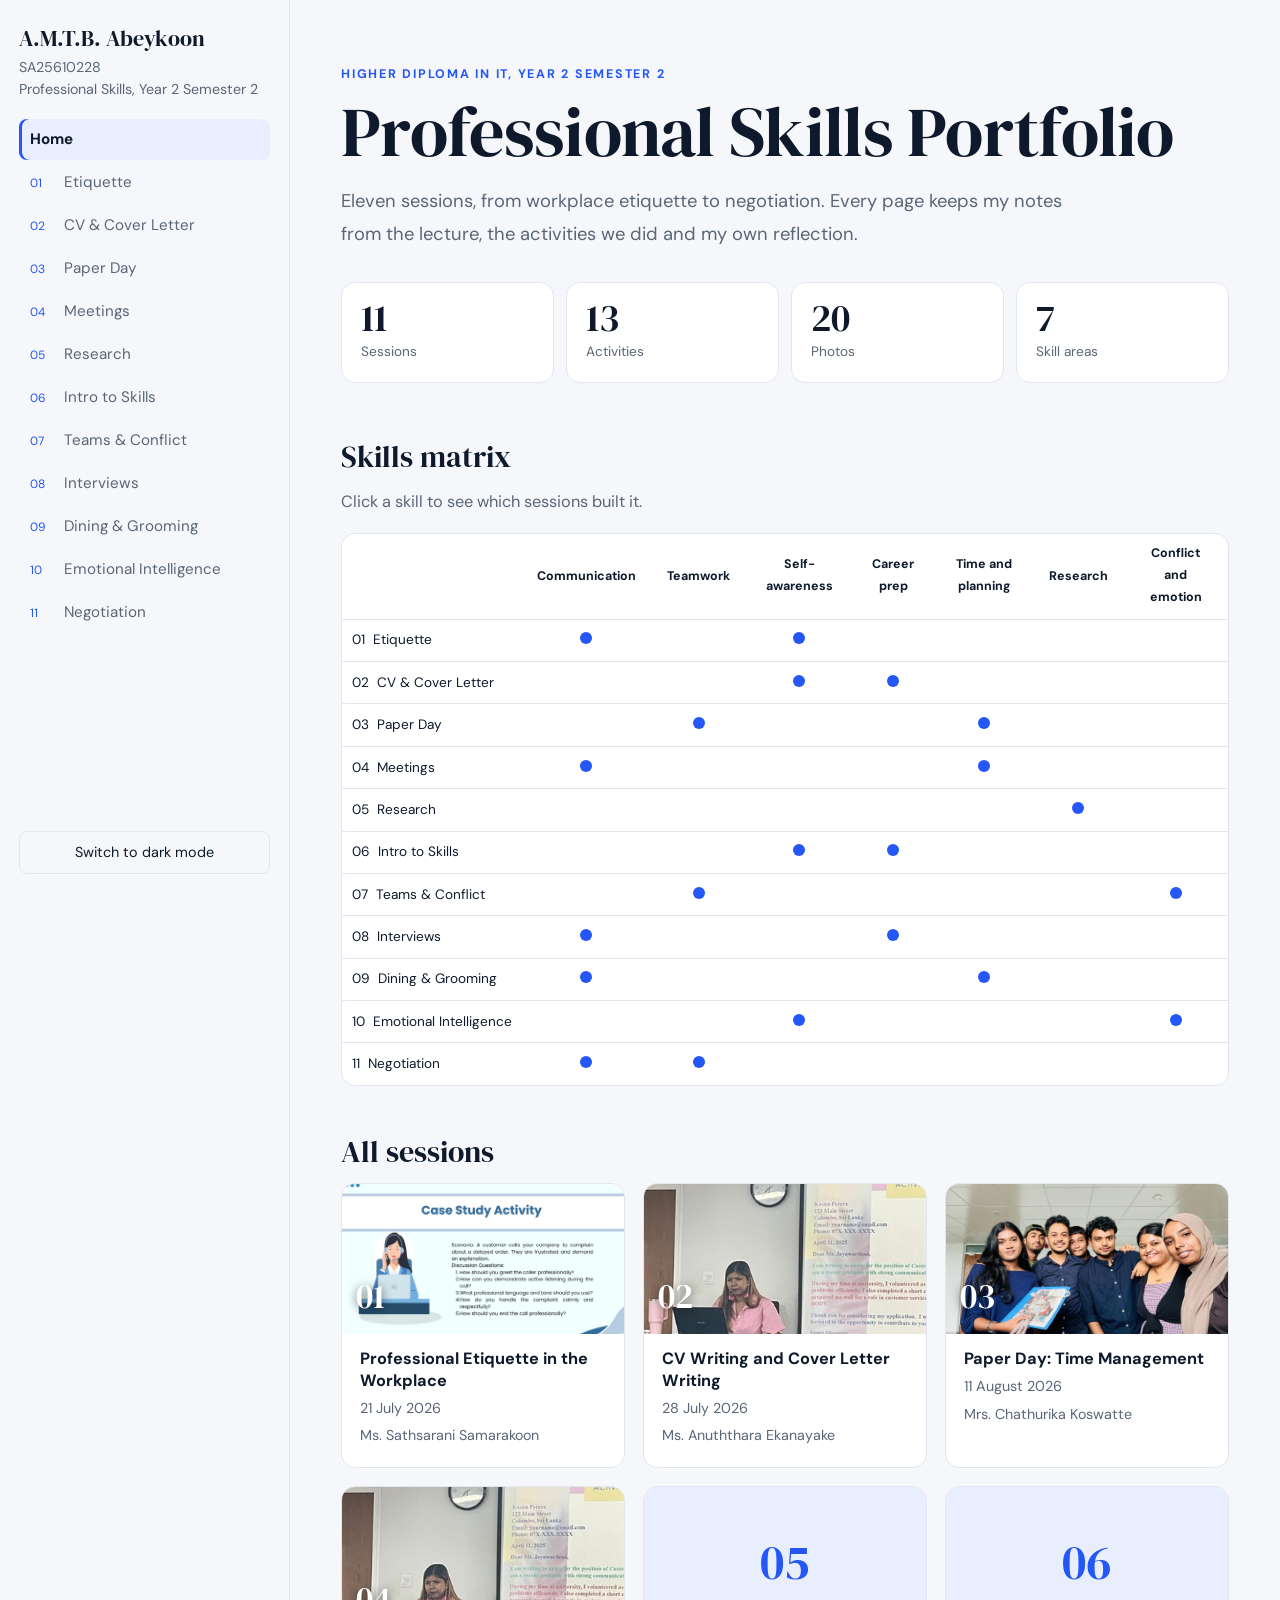
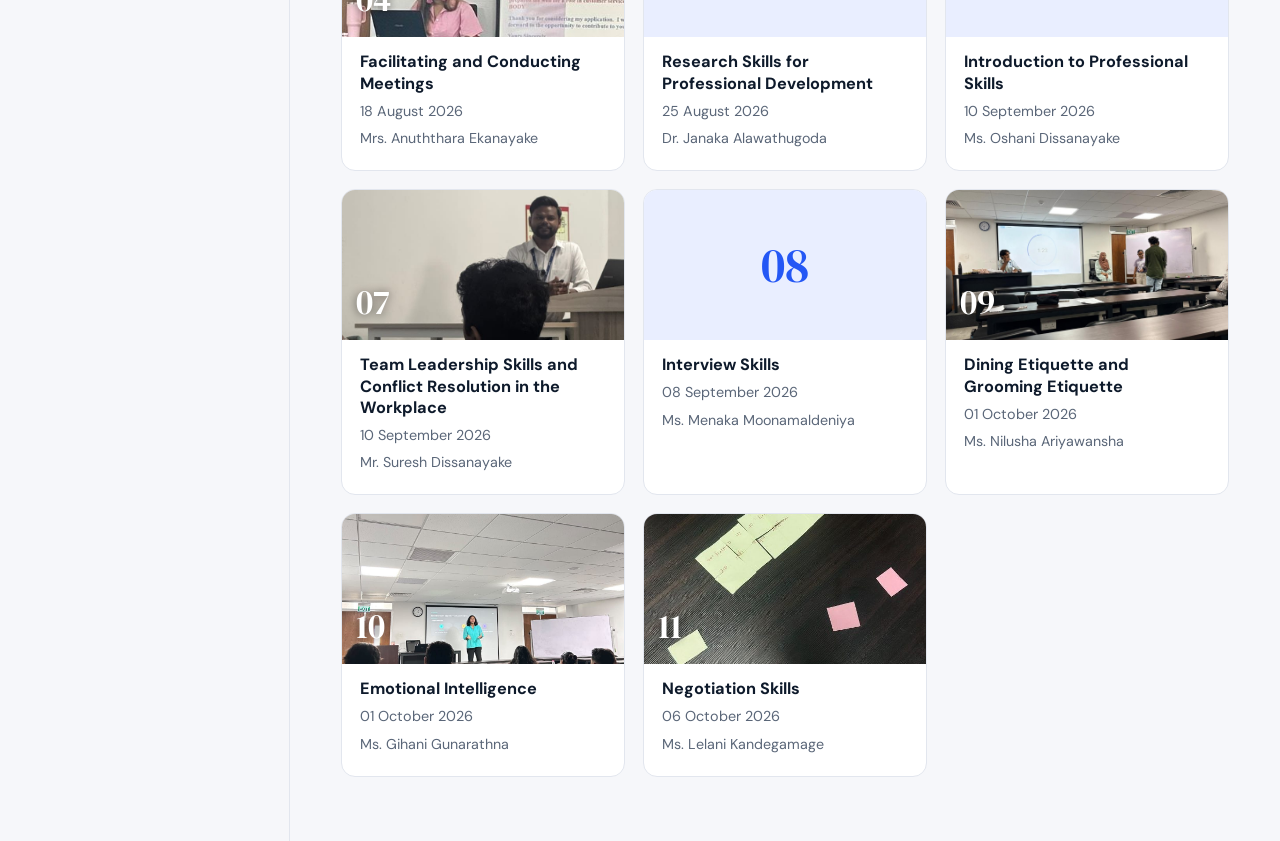
==== index.html @ 15062a2e "Add my portfolio website" ====
<!DOCTYPE html>
<html lang="en" data-theme="light" data-bs-theme="light">
<head>
  <meta charset="UTF-8">
  <meta name="viewport" content="width=device-width, initial-scale=1">
  <title>Professional Skills Portfolio</title>
  <!-- Bootstrap gives us the reset and the slide-in mobile menu. Fonts come from Google Fonts -->
  <link href="https://cdn.jsdelivr.net/npm/bootstrap@5.3.3/dist/css/bootstrap.min.css" rel="stylesheet">
  <link href="https://fonts.googleapis.com/css2?family=DM+Sans:wght@400;500;700&family=DM+Serif+Display&display=swap" rel="stylesheet">
  <link href="style.css" rel="stylesheet">
</head>
<body data-page="home">
  <!-- Everything on the page is built by main.js from the text in data.js -->
  <div id="root"></div>
  <script src="https://cdn.jsdelivr.net/npm/bootstrap@5.3.3/dist/js/bootstrap.bundle.min.js"></script>
  <script src="data.js"></script>
  <script src="main.js"></script>
</body>
</html>
---- style.css ----
/* ===== Colours, fonts and sizes. Change them here and the whole site follows ===== */
:root{
  --bg:#F6F7FA; --card:#fff; --ink:#0E1A2B; --mute:#5A6678; --line:#E2E6EE; --acc:#2457F5; --soft:#E9EEFF;
  --head:'DM Serif Display',Georgia,serif; --body:'DM Sans',system-ui,sans-serif; --r:14px;
}
[data-theme=dark]{--bg:#0B1220; --card:#121B2E; --ink:#E8EDF7; --mute:#9AA7BD; --line:#223049; --acc:#86A2FF; --soft:#182647}

/* ===== Base page ===== */
body{background:var(--bg);color:var(--ink);font-family:var(--body);font-size:1.02rem;line-height:1.75}
a{color:var(--acc)}
:focus-visible{outline:3px solid var(--acc);outline-offset:3px}
h1,h2,h3{font-family:var(--head);font-weight:400}
h2{font-size:1.9rem;margin:3rem 0 .8rem}
p{max-width:46rem}
.muted{color:var(--mute)}
.eyebrow{font-size:.78rem;letter-spacing:.14em;text-transform:uppercase;color:var(--acc);font-weight:700;margin:0 0 .6rem}

/* ===== Layout: sidebar on big screens, slide-in menu on phones ===== */
.shell{display:flex;min-height:100vh}
.content{flex:1;min-width:0;max-width:64rem;margin:0 auto;padding:2.5rem clamp(1rem,4vw,3.5rem) 4rem}
.side{--bs-offcanvas-width:290px;--bs-offcanvas-bg:var(--card);--bs-offcanvas-color:var(--ink);border-right:1px solid var(--line)}
.side-in{height:100%;overflow:auto;padding:1.6rem 1.2rem;display:flex;flex-direction:column;gap:1.2rem}
@media (min-width:992px){.side{flex:0 0 290px}.side-in{position:sticky;top:0;height:100vh}}
.topbar{position:sticky;top:0;z-index:20;display:flex;align-items:center;gap:.8rem;padding:.7rem 1rem;background:var(--card);border-bottom:1px solid var(--line)}
.menu,.close{border:1px solid var(--line);background:none;color:var(--ink);border-radius:8px;padding:.1rem .6rem;font-size:1.3rem}
.close{align-self:flex-end}

/* ===== Sidebar content ===== */
.brand{text-decoration:none;color:var(--ink)}
.brand b{display:block;font-family:var(--head);font-weight:400;font-size:1.4rem;line-height:1.2}
.brand small{display:block;color:var(--mute);line-height:1.5;margin-top:.3rem}
nav{display:flex;flex-direction:column;gap:2px}
.slink{display:flex;align-items:baseline;gap:.7rem;padding:.45rem .7rem;border-radius:8px;color:var(--mute);text-decoration:none;font-size:.95rem}
.slink span{font-size:.75rem;color:var(--acc);min-width:1.4rem}
.slink:hover{background:var(--soft);color:var(--ink)}
.slink.on{background:var(--soft);color:var(--ink);font-weight:700;box-shadow:inset 3px 0 var(--acc)}
.theme{margin-top:auto;border:1px solid var(--line);background:none;color:var(--ink);border-radius:8px;padding:.5rem;font-size:.9rem}
.theme:hover{background:var(--soft)}
#bar{position:fixed;top:0;left:0;height:3px;width:0;background:var(--acc);z-index:3000}

/* ===== Home: hero and stats ===== */
.hero{padding:1.5rem 0 .5rem}
.hero h1{font-size:clamp(2.4rem,6vw,4.4rem);line-height:1.05;letter-spacing:-.01em;margin:0 0 1rem}
.lede{color:var(--mute);font-size:1.15rem}
.stats{display:grid;grid-template-columns:repeat(auto-fit,minmax(130px,1fr));gap:12px;margin:2rem 0 0}
.stat{background:var(--card);border:1px solid var(--line);border-radius:var(--r);padding:1rem 1.2rem}
.stat b{display:block;font-family:var(--head);font-weight:400;font-size:2.4rem;line-height:1}
.stat span{color:var(--mute);font-size:.85rem}

/* ===== Home: skills matrix ===== */
.mwrap{overflow-x:auto;background:var(--card);border:1px solid var(--line);border-radius:var(--r)}
.matrix{width:100%;min-width:680px;border-collapse:collapse}
.matrix th,.matrix td{padding:.55rem .6rem;text-align:center;font-size:.85rem;border-bottom:1px solid var(--line);transition:background .2s,opacity .2s}
.matrix tr:last-child td{border-bottom:0}
.matrix th button{background:none;border:0;color:var(--ink);font-weight:700;font-size:.78rem}
.matrix th:hover button{color:var(--acc)}
.matrix td:first-child{text-align:left;white-space:nowrap}
.matrix td a{color:var(--ink);text-decoration:none}
.matrix td a:hover{color:var(--acc)}
.matrix i{display:inline-block;width:12px;height:12px;border-radius:50%;background:var(--acc)}
.matrix .hl{background:var(--soft)}
.matrix tbody tr:hover td{background:var(--soft)}
.matrix tr.dim{opacity:.3}

/* ===== Home: session cards ===== */
.cards{display:grid;gap:18px;grid-template-columns:repeat(auto-fill,minmax(250px,1fr))}
.card-s{display:flex;flex-direction:column;background:var(--card);border:1px solid var(--line);border-radius:var(--r);overflow:hidden;text-decoration:none;color:var(--ink);transition:transform .2s,box-shadow .2s,opacity .2s}
.card-s:hover{transform:translateY(-4px);box-shadow:0 16px 30px -16px rgba(14,26,43,.45);color:var(--ink)}
.card-s.dim{opacity:.3}
.thumb{height:150px;background:var(--soft) center/cover;position:relative}
.thumb span{position:absolute;left:14px;bottom:8px;font-family:var(--head);font-size:2.1rem;color:#fff;text-shadow:0 1px 10px rgba(0,0,0,.6)}
.thumb.none{display:grid;place-items:center}
.thumb.none span{position:static;color:var(--acc);text-shadow:none;font-size:3rem}
.cb{padding:.9rem 1.1rem 1.1rem}
.cb h3{font-family:var(--body);font-weight:700;font-size:1.02rem;line-height:1.3;margin:0 0 .3rem}
.cb p{margin:0;color:var(--mute);font-size:.9rem}
.cb small{color:var(--mute)}

/* ===== Session page: header ===== */
.shead h1{font-size:clamp(2rem,5vw,3.4rem);line-height:1.1;margin:0}
.meta{display:flex;flex-wrap:wrap;gap:1rem 2.5rem;margin:1.4rem 0}
.meta dt{font-size:.72rem;letter-spacing:.12em;text-transform:uppercase;color:var(--mute);font-weight:500}
.meta dd{margin:0;font-weight:700}
.pull{margin:0;padding:1rem 1.3rem;border-left:4px solid var(--acc);background:var(--soft);border-radius:0 var(--r) var(--r) 0;font-family:var(--head);font-size:1.25rem;line-height:1.45;max-width:46rem}
.pull small{display:block;font-family:var(--body);font-size:.7rem;letter-spacing:.12em;text-transform:uppercase;color:var(--acc);margin-bottom:.3rem}

/* ===== Session page: sticky section menu ===== */
.subnav{position:sticky;top:0;z-index:15;flex-direction:row;gap:.4rem;overflow-x:auto;padding:.7rem 0;margin:1.6rem 0 0;background:color-mix(in srgb,var(--bg) 92%,transparent);backdrop-filter:blur(8px);border-bottom:1px solid var(--line)}
@media (max-width:991px){.subnav{top:52px}}
.subnav a{padding:.3rem .9rem;border-radius:999px;border:1px solid var(--line);color:var(--mute);text-decoration:none;font-size:.88rem;white-space:nowrap}
.subnav a:hover{border-color:var(--acc);color:var(--acc)}
.subnav a.on{background:var(--acc);border-color:var(--acc);color:var(--bg)}
.sec{scroll-margin-top:100px}

/* ===== Session page: content blocks ===== */
.blk{background:var(--card);border:1px solid var(--line);border-radius:var(--r);padding:1.4rem 1.6rem;margin:1.2rem 0;scroll-margin-top:100px}
.blk h3{font-size:1.5rem;margin:0 0 .6rem}
.sub{font-family:var(--body);font-size:.78rem;letter-spacing:.1em;text-transform:uppercase;color:var(--acc);font-weight:700;margin:1.5rem 0 .6rem}
.steps{list-style:none;margin:1rem 0;padding:0 0 0 .4rem;border-left:2px solid var(--line)}
.steps li{position:relative;padding:0 0 1rem 1.5rem}
.steps li::before{content:'';position:absolute;left:-8px;top:.5rem;width:14px;height:14px;border-radius:50%;background:var(--card);border:3px solid var(--acc)}
.steps b{display:block}

/* ===== Diagrams: hub (points around a centre) and flow (steps in order) ===== */
.dg{margin:1rem 0 1.4rem;padding:1rem;background:var(--bg);border:1px solid var(--line);border-radius:var(--r)}
.hub{width:100%;height:auto;display:block}
.hub line{stroke:var(--line);stroke-width:2}
.hub .core{fill:var(--acc)}
.hub .core-t{fill:#fff;font-size:22px;font-weight:700}
.hub .core-s{fill:#fff;font-size:10px}
.nd{cursor:pointer;outline:none}
.nd rect{fill:var(--card);stroke:var(--line);stroke-width:2;transition:fill .2s,stroke .2s}
.nd text{font-size:13px;font-weight:700;fill:var(--ink)}
.nd:hover rect,.nd:focus rect{stroke:var(--acc)}
.nd.on rect{fill:var(--acc);stroke:var(--acc)}
.nd.on text{fill:#fff}
.flow{list-style:none;margin:0;padding:0;display:flex;flex-wrap:wrap;gap:10px 6px}
.flow li{display:flex;align-items:center}
.flow li:not(:last-child)::after{content:'\2192';color:var(--mute);margin-left:10px}
.fnode{display:flex;align-items:center;gap:.5rem;padding:.4rem .9rem .4rem .45rem;border:1px solid var(--line);background:var(--card);border-radius:999px;color:var(--ink);font-weight:700;font-size:.9rem;text-decoration:none;transition:all .2s}
.fnode em{font-style:normal;display:grid;place-items:center;width:1.7rem;height:1.7rem;border-radius:50%;background:var(--soft);color:var(--acc);font-size:.78rem}
.fnode:hover{border-color:var(--acc);color:var(--ink)}
.fnode.on{background:var(--acc);border-color:var(--acc);color:#fff}
.fnode.on em{background:rgba(255,255,255,.25);color:#fff}
.panel{margin-top:.9rem;padding:.9rem 1.1rem;background:var(--card);border:1px solid var(--line);border-left:4px solid var(--acc);border-radius:10px;min-height:3.4rem}

/* ===== Photos and the lightbox ===== */
.gal{display:grid;gap:12px;margin:1.3rem 0;grid-template-columns:repeat(auto-fit,minmax(230px,1fr))}
.gal.g1{grid-template-columns:minmax(0,36rem)}
.gal figure{margin:0;border-radius:12px;overflow:hidden;border:1px solid var(--line);cursor:zoom-in}
.gal img{width:100%;height:100%;max-height:380px;object-fit:cover;display:block;transition:transform .4s}
.gal figure:hover img{transform:scale(1.04)}
#lb{position:fixed;inset:0;z-index:5000;display:grid;place-items:center;background:rgba(5,10,20,.9);cursor:zoom-out}
#lb[hidden]{display:none}
#lb img{max-width:92vw;max-height:88vh;border-radius:10px}

/* ===== Previous / next ===== */
.pager{display:grid;grid-template-columns:1fr 1fr;gap:14px;margin:3rem 0 0}
.pager a{background:var(--card);border:1px solid var(--line);border-radius:var(--r);padding:1rem 1.2rem;text-decoration:none;color:var(--ink);font-weight:700;transition:border-color .2s}
.pager a:hover{border-color:var(--acc)}
.pager a:last-child{text-align:right}
.pager small{display:block;color:var(--mute);font-weight:400}

/* ===== Gentle fade-in, small screens and reduced motion ===== */
.rv{opacity:0;transform:translateY(14px);transition:opacity .5s,transform .5s}
.rv.in{opacity:1;transform:none}
@media (max-width:576px){.pager{grid-template-columns:1fr}.blk{padding:1.1rem}}
@media (prefers-reduced-motion:reduce){*{transition:none!important;animation:none!important}.rv{opacity:1;transform:none}}
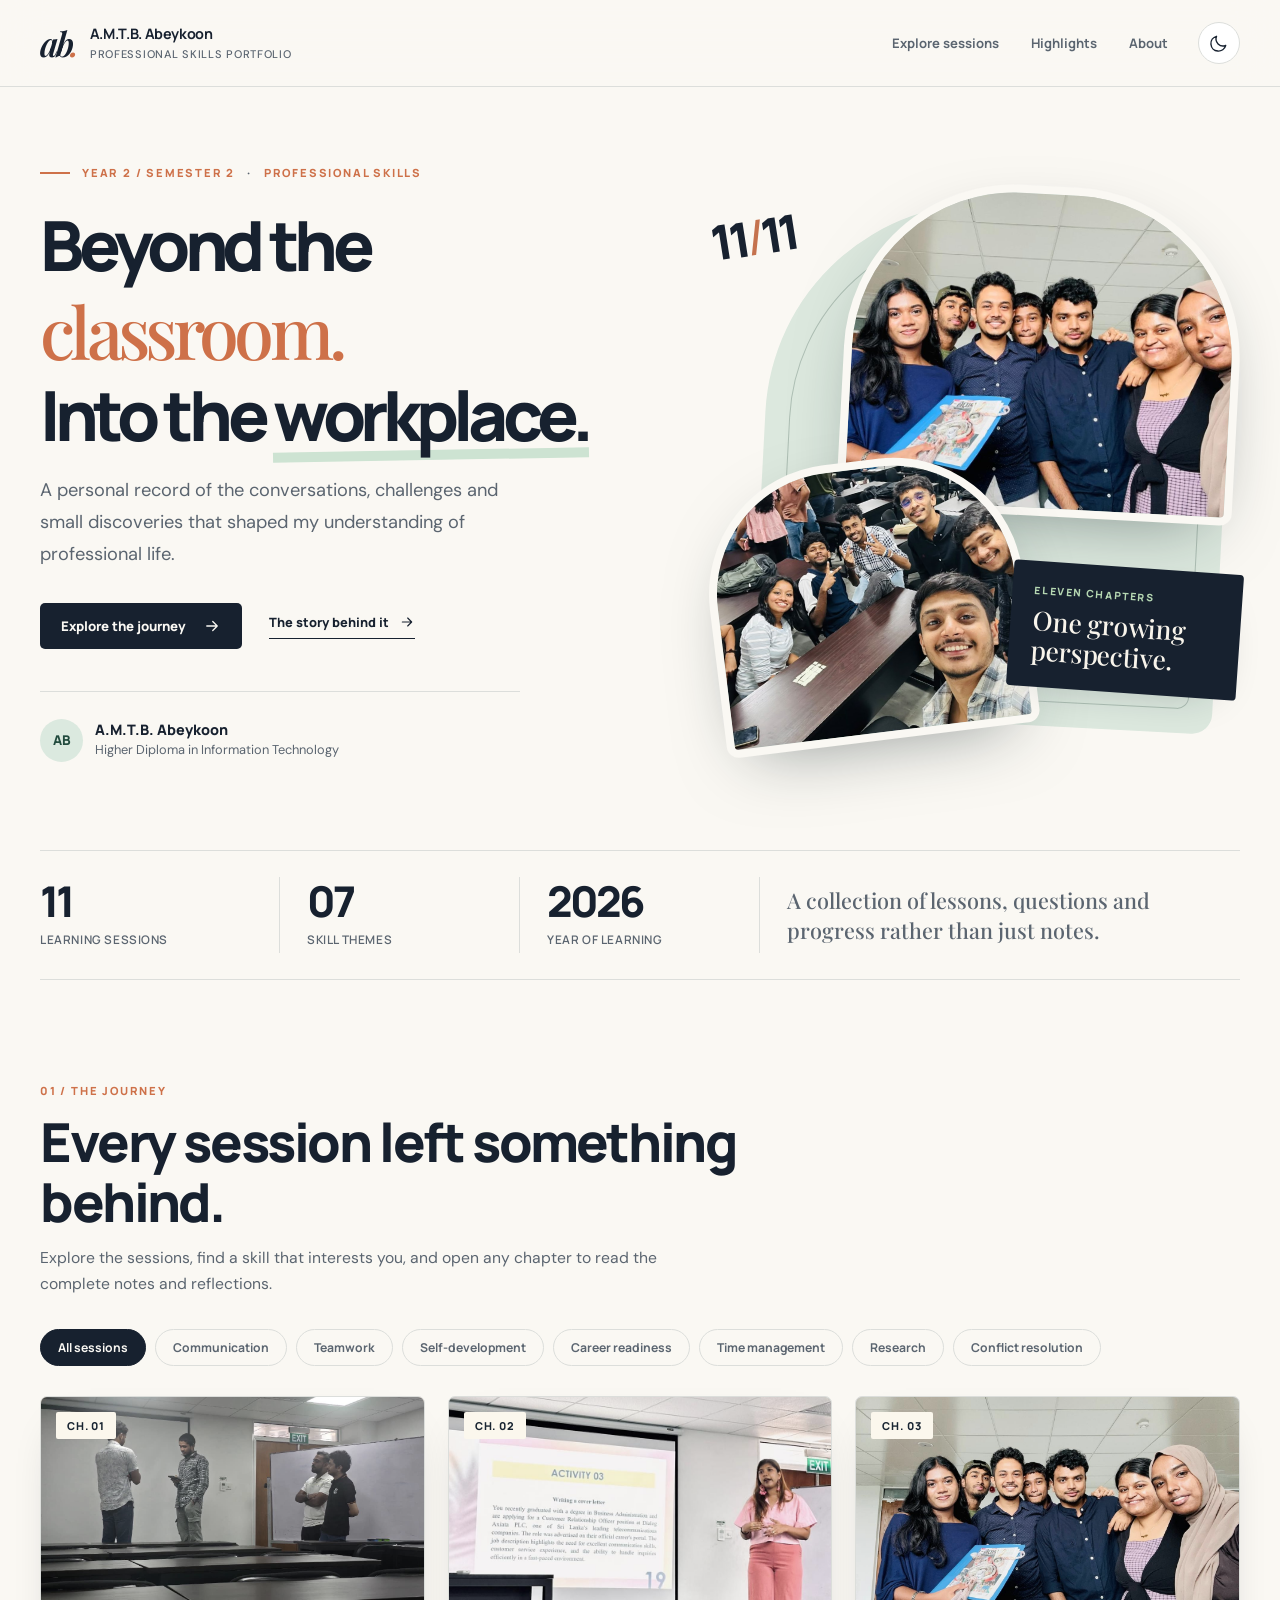
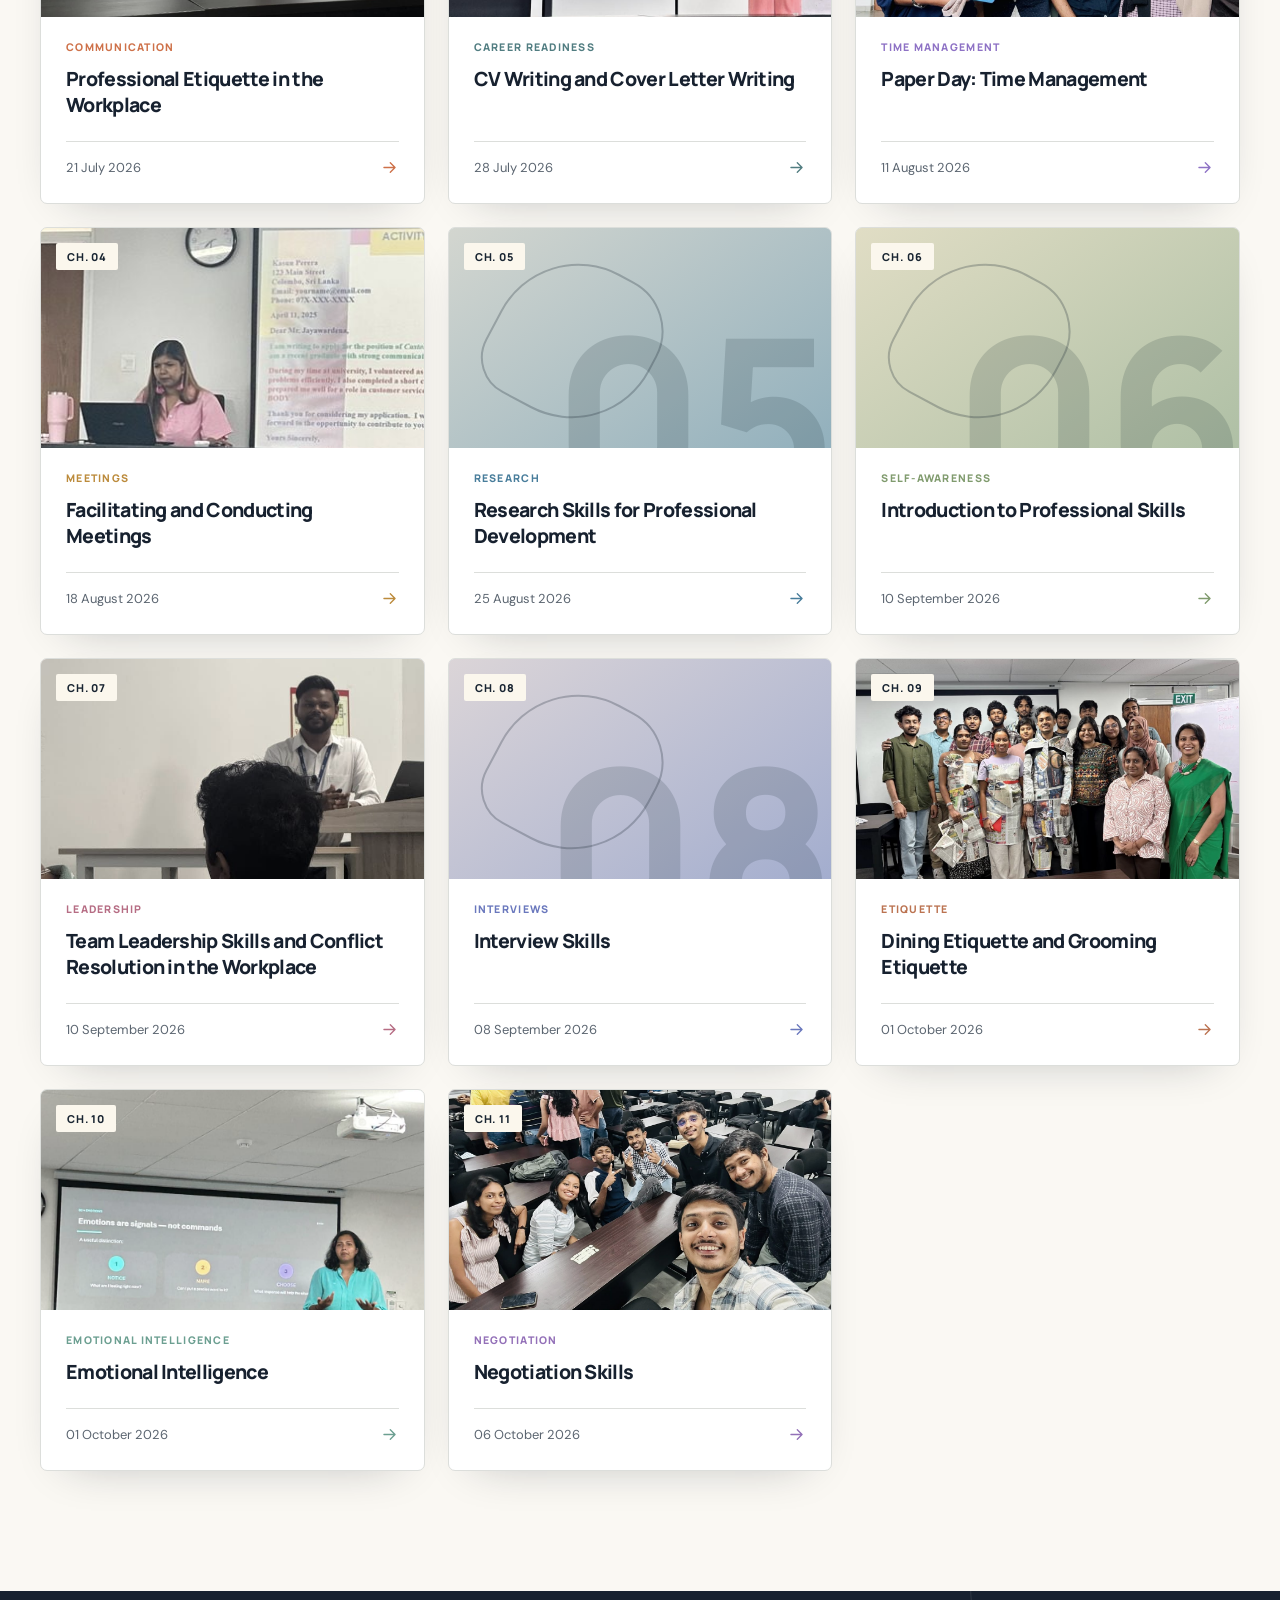
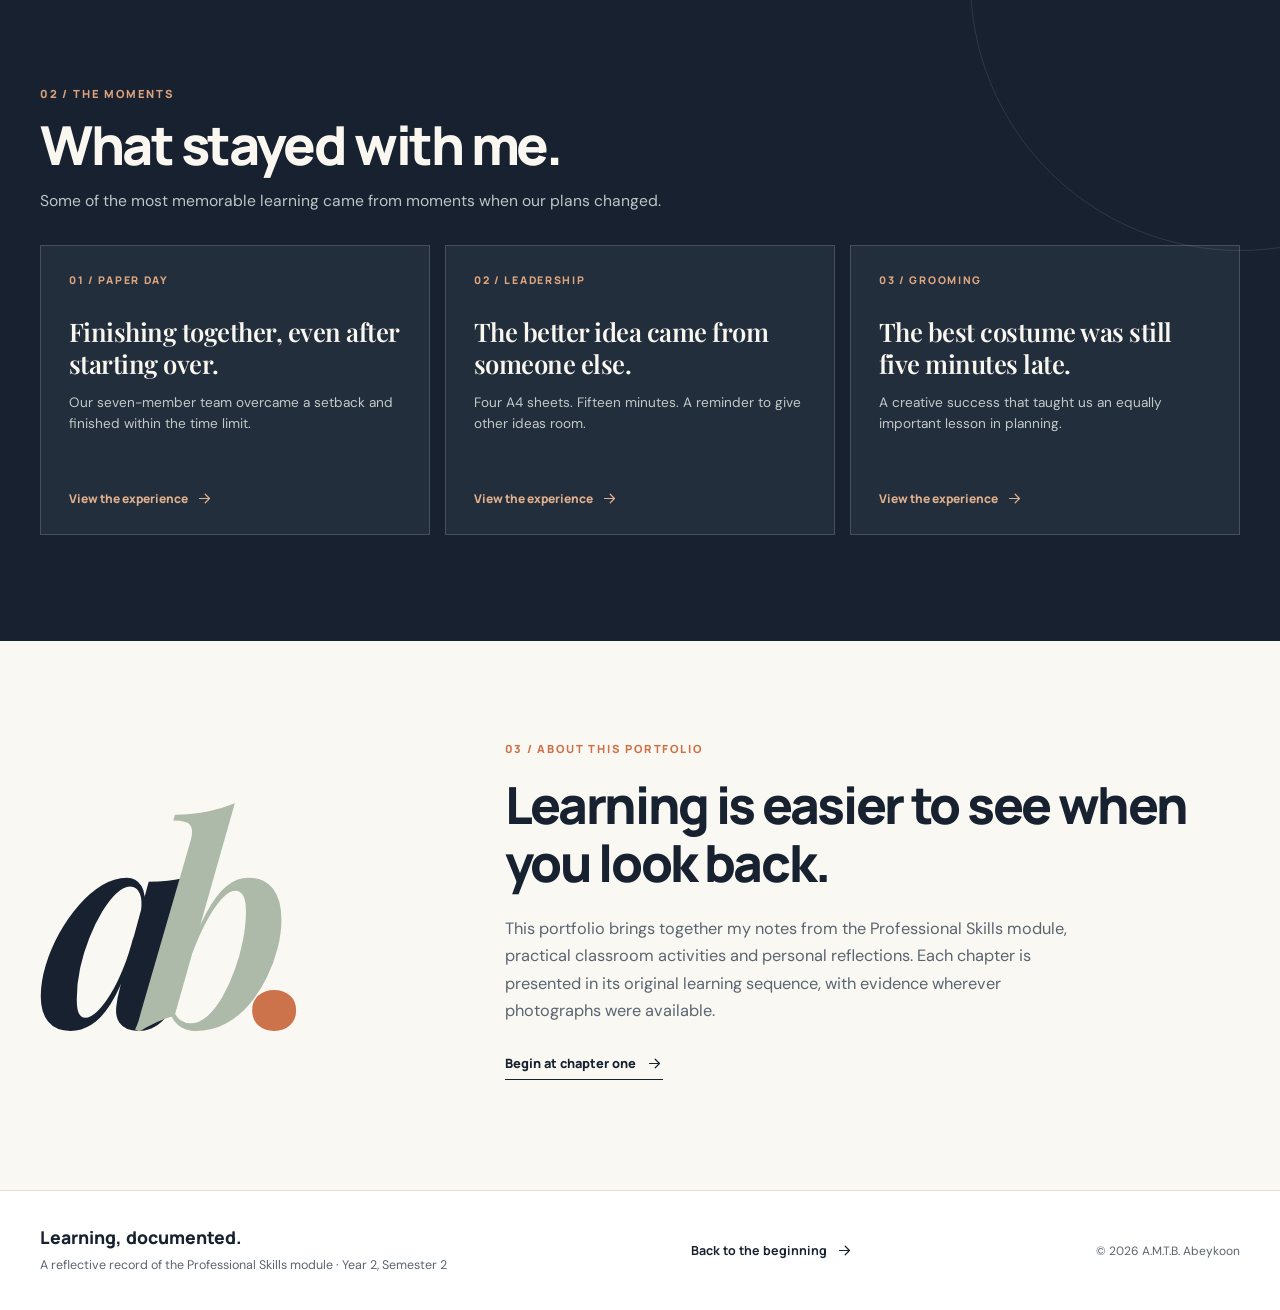
==== commit 3ac85934: "Redesign professional skills portfolio website" ====
--- a/index.html
+++ b/index.html
@@ -1,19 +1,22 @@
-<!DOCTYPE html>
-<html lang="en" data-theme="light" data-bs-theme="light">
+<!doctype html>
+<html lang="en" data-theme="light">
 <head>
-  <meta charset="UTF-8">
+  <meta charset="utf-8">
   <meta name="viewport" content="width=device-width, initial-scale=1">
-  <title>Professional Skills Portfolio</title>
-  <!-- Bootstrap gives us the reset and the slide-in mobile menu. Fonts come from Google Fonts -->
-  <link href="https://cdn.jsdelivr.net/npm/bootstrap@5.3.3/dist/css/bootstrap.min.css" rel="stylesheet">
-  <link href="https://fonts.googleapis.com/css2?family=DM+Sans:wght@400;500;700&family=DM+Serif+Display&display=swap" rel="stylesheet">
-  <link href="style.css" rel="stylesheet">
+  <meta name="theme-color" content="#17212f">
+  <meta name="description" content="A.M.T.B. Abeykoon's Professional Skills learning portfolio: an evidence-based record of eleven university sessions, activities and reflections.">
+  <title>Professional Skills | A.M.T.B. Abeykoon</title>
+  <!-- Typography: system fallbacks keep the website legible if Google Fonts is unavailable. -->
+  <link rel="preconnect" href="https://fonts.googleapis.com">
+  <link rel="preconnect" href="https://fonts.gstatic.com" crossorigin>
+  <link href="https://fonts.googleapis.com/css2?family=DM+Sans:wght@400;500;600;700&family=Manrope:wght@400;500;600;700;800&family=Playfair+Display:ital,wght@0,500;0,600;1,500&display=swap" rel="stylesheet">
+  <!-- All styles and behaviour are kept in local files for GitHub Pages. -->
+  <link rel="stylesheet" href="style.css">
+  <script defer src="data.js"></script>
+  <script defer src="main.js"></script>
 </head>
 <body data-page="home">
-  <!-- Everything on the page is built by main.js from the text in data.js -->
+  <!-- JavaScript builds the page from the unchanged Base Content transcription in data.js. -->
   <div id="root"></div>
-  <script src="https://cdn.jsdelivr.net/npm/bootstrap@5.3.3/dist/js/bootstrap.bundle.min.js"></script>
-  <script src="data.js"></script>
-  <script src="main.js"></script>
 </body>
 </html>
--- a/style.css
+++ b/style.css
@@ -1,148 +1,418 @@
-/* ===== Colours, fonts and sizes. Change them here and the whole site follows ===== */
-:root{
-  --bg:#F6F7FA; --card:#fff; --ink:#0E1A2B; --mute:#5A6678; --line:#E2E6EE; --acc:#2457F5; --soft:#E9EEFF;
-  --head:'DM Serif Display',Georgia,serif; --body:'DM Sans',system-ui,sans-serif; --r:14px;
+/* ---------- Foundation, typography and theme tokens ---------- */
+:root{--paper:#faf8f3;--white:#ffffff;--ink:#17212f;--muted:#5b6570;--soft:#eeeae2;--line:#dcdedb;--accent:#ce7149;--mint:#dbe9df;--navy:#17212f;--shadow:0 16px 46px -28px rgba(17,27,38,.33);--radius:18px;--font:'DM Sans',Arial,sans-serif;--display:'Manrope',Arial,sans-serif;--serif:'Playfair Display',Georgia,serif;color-scheme:light}
+[data-theme=dark]{--paper:#101820;--white:#19252f;--ink:#f3f1eb;--muted:#b6c0c2;--soft:#26333c;--line:#36434a;--mint:#254238;--navy:#0b121a;--shadow:0 18px 55px -20px rgba(0,0,0,.38);color-scheme:dark}
+*,*::before,*::after{box-sizing:border-box}
+html{scroll-behavior:smooth;scroll-padding-top:115px}
+body{margin:0;background:var(--paper);color:var(--ink);font-family:var(--font);line-height:1.68;font-size:16px;-webkit-font-smoothing:antialiased;overflow-x:hidden}
+body::selection{background:#e4a27b;color:#17212f}
+a{color:inherit;text-decoration:none}
+button{font:inherit;cursor:pointer}
+img,svg{max-width:100%}
+img{display:block}
+[hidden]{display:none!important}
+:focus-visible{outline:3px solid #ec985f;outline-offset:4px}
+.wrap,.header-inner,.footer-inner{width:min(1240px,calc(100% - 80px));margin:0 auto}
+.icon{display:inline-flex;flex:none;vertical-align:middle}
+.sr-only{position:absolute;width:1px;height:1px;overflow:hidden;clip:rect(0,0,0,0);white-space:nowrap}
+h1,h2,h3,h4,p{margin-top:0}
+h1,h2,h3{font-family:var(--display);letter-spacing:-.045em}
+
+/* ---------- Header, personal wordmark, navigation and theme control ---------- */
+.site-header{position:sticky;top:0;z-index:100;background:color-mix(in srgb,var(--paper) 92%,transparent);border-bottom:1px solid var(--line);backdrop-filter:blur(20px)}
+.header-inner{height:86px;display:flex;align-items:center;gap:30px}
+.signature{display:inline-flex;align-items:center;gap:14px;margin-right:auto;min-width:0}
+.signature-mark{font-family:var(--serif);font-size:34px;line-height:1;letter-spacing:-.1em;font-style:italic;font-weight:600}
+.signature-dot{color:#ce7149}
+.signature-name{font:700 .9rem/1.35 var(--display);letter-spacing:-.025em}
+.signature-name small{display:block;font:500 .69rem/1.5 var(--font);letter-spacing:.065em;text-transform:uppercase;color:var(--muted);margin-top:3px}
+.desktop-nav{display:flex;gap:32px;align-items:center}
+.desktop-nav a{font:700 .82rem var(--display);color:var(--muted);transition:color .2s}
+.desktop-nav a:hover{color:var(--accent)}
+.header-actions{display:flex;gap:8px}
+.icon-button{border:1px solid var(--line);color:var(--ink);background:var(--white);border-radius:100%;width:42px;height:42px;display:grid;place-items:center;transition:transform .2s,border-color .2s}
+.icon-button:hover{transform:translateY(-2px);border-color:var(--accent)}
+.mobile-only,.mobile-nav{display:none}
+.mobile-nav{padding:12px 24px 22px;gap:8px;flex-direction:column;border-top:1px solid var(--line)}
+.mobile-nav:not([hidden]){display:flex}
+.mobile-nav a{padding:10px 4px;font-weight:700}
+
+/* ---------- Common buttons, editorial labels and section titles ---------- */
+.overline,.section-kicker,.section-intro .section-kicker{display:flex;align-items:center;gap:12px;color:var(--accent);font:800 .7rem var(--display);text-transform:uppercase;letter-spacing:.16em}
+.overline-rule{height:2px;width:30px;background:var(--accent)}
+.overline-divider{color:var(--muted)}
+.button{display:inline-flex;align-items:center;justify-content:center;gap:17px;border-radius:5px;padding:14px 21px;font:800 .83rem var(--display);transition:transform .2s,background .2s}
+.button:hover{transform:translateY(-3px)}
+.button-dark{background:var(--navy);color:#faf8f3}
+.button-dark:hover{background:#30465a}
+.text-link{display:inline-flex;align-items:center;gap:10px;font:800 .8rem var(--display);border-bottom:1px solid currentColor;padding-bottom:7px}
+.text-link:hover{color:var(--accent)}
+.section-intro{margin-bottom:31px}
+.section-intro h2{max-width:760px;font-size:clamp(2.05rem,4.2vw,3.8rem);line-height:1.12;margin:14px 0 13px;font-weight:800}
+.section-intro p{max-width:690px;color:var(--muted);font-size:.98rem;margin-bottom:0}
+
+/* ---------- Homepage hero: typography and layered photographic composition ---------- */
+.home-hero{padding:78px 0 88px;display:grid;grid-template-columns:1.06fr .94fr;gap:46px;align-items:center}
+.hero-copy h1{font-size:clamp(3.15rem,5.4vw,6.1rem);font-weight:800;line-height:1.065;margin:28px 0 24px;letter-spacing:-.077em}
+.hero-copy h1 em{font:500 1.04em var(--serif);letter-spacing:-.065em;color:var(--accent)}
+.hero-outline{position:relative;white-space:nowrap}
+.hero-outline::after{content:'';height:10px;background:#cde3d2;position:absolute;bottom:.02em;left:0;right:0;z-index:-1;transform:rotate(-1deg)}
+.hero-summary{font-size:1.14rem;max-width:480px;color:var(--muted);line-height:1.75}
+.hero-actions{display:flex;flex-wrap:wrap;gap:27px;align-items:center;margin:32px 0 42px}
+.hero-byline{display:flex;align-items:center;gap:12px;border-top:1px solid var(--line);padding-top:27px;max-width:480px}
+.byline-mark{width:43px;height:43px;display:grid;place-items:center;background:#dbe9df;border-radius:50%;font:800 .84rem var(--display);color:#224b3e}
+.hero-byline strong{display:block;font:800 .9rem var(--display)}
+.hero-byline small{display:block;color:var(--muted);font-size:.8rem}
+.hero-art{height:575px;position:relative;min-width:0;isolation:isolate}
+.art-backdrop{position:absolute;inset:28px 15px 28px 65px;border-radius:220px 220px 20px 20px;background:#dce8de;transform:rotate(3deg);z-index:-2}
+.art-backdrop::before{content:'';position:absolute;inset:24px;border:1px solid rgba(39,69,59,.25);border-radius:200px 200px 12px 12px}
+.art-photo{position:absolute;overflow:hidden;background:#c9d4cb;box-shadow:0 24px 70px -30px rgba(20,37,40,.5);border:8px solid var(--paper)}
+.art-photo img{width:100%;height:100%;object-fit:cover;transition:transform .6s}
+.art-photo:hover img{transform:scale(1.045)}
+.art-a{top:10px;right:0;width:73%;height:330px;border-radius:170px 170px 12px 12px;transform:rotate(3deg)}
+.art-b{left:12px;bottom:10px;width:58%;height:280px;border-radius:130px 130px 12px 12px;transform:rotate(-7deg)}
+.art-note{position:absolute;right:0;bottom:58px;width:230px;min-height:126px;background:#17212f;color:#f8f4eb;display:flex;flex-direction:column;justify-content:center;padding:18px 22px;border-radius:4px;transform:rotate(4deg);box-shadow:var(--shadow)}
+.art-note span{color:#b5d7b2;font:800 .64rem var(--display);letter-spacing:.16em}
+.art-note strong{font:500 1.65rem/1.12 var(--serif);margin-top:9px}
+.art-mark{position:absolute;left:13px;top:28px;font:800 3rem var(--display);letter-spacing:-.09em;color:#17212f;transform:rotate(-9deg)}
+.art-mark span{font-weight:500;color:#c5724e}
+
+/* ---------- Homepage summary ribbon and session filters ---------- */
+.fact-bar{border-top:1px solid var(--line);border-bottom:1px solid var(--line);display:grid;grid-template-columns:1fr 1fr 1fr 2fr;gap:0;padding:26px 0}
+.fact-bar>div{padding:0 27px;border-right:1px solid var(--line)}
+.fact-bar>div:first-child{padding-left:0}
+.fact-bar>div:last-child{border:0;padding-right:0}
+.fact-bar strong{display:block;font:800 2.65rem/1.15 var(--display);letter-spacing:-.07em}
+.fact-bar span{font:600 .74rem var(--display);text-transform:uppercase;letter-spacing:.05em;color:var(--muted)}
+.fact-bar .fact-quote{align-self:center;font:500 1.35rem/1.4 var(--serif);color:var(--muted)}
+.journey-section{padding:103px 0 120px}
+.filter-row{display:flex;gap:9px;flex-wrap:wrap;margin-bottom:30px}
+.filter-chip{border:1px solid var(--line);background:transparent;color:var(--muted);padding:9px 17px;border-radius:30px;font:700 .76rem var(--display);transition:background .2s,color .2s,border-color .2s}
+.filter-chip:hover{border-color:var(--ink);color:var(--ink)}
+.filter-chip.active{background:var(--ink);color:var(--paper);border-color:var(--ink)}
+.chapter-grid{display:grid;grid-template-columns:repeat(3,minmax(0,1fr));gap:23px}
+.chapter-card{display:flex;flex-direction:column;background:var(--white);border:1px solid var(--line);border-radius:7px;overflow:hidden;box-shadow:var(--shadow);transition:transform .3s,box-shadow .3s}
+.chapter-card:hover{transform:translateY(-7px);box-shadow:0 23px 52px -30px rgba(19,31,39,.45)}
+.chapter-media{position:relative;height:220px;overflow:hidden;background:color-mix(in srgb,var(--accent) 20%,#e8e9e0)}
+.chapter-media>img{width:100%;height:100%;object-fit:cover;filter:saturate(.8);transition:transform .65s,filter .4s}
+.chapter-card:hover .chapter-media>img{transform:scale(1.065);filter:saturate(1)}
+.chapter-number{position:absolute;top:15px;left:15px;color:#192532;background:#fbf7ed;border-radius:2px;padding:6px 11px;font:800 .68rem var(--display);letter-spacing:.08em}
+.chapter-abstract{height:100%;position:relative;overflow:hidden;background:linear-gradient(145deg,color-mix(in srgb,var(--accent) 24%,#fff2e0),color-mix(in srgb,var(--accent) 52%,#e1e7e1))}
+.chapter-abstract>span{position:absolute;right:-5px;bottom:-78px;color:rgba(13,32,42,.15);font:800 14rem var(--display);line-height:1}
+.chapter-abstract i{display:block;position:absolute;top:15%;left:12%;width:160px;height:160px;border:2px solid rgba(23,33,47,.25);transform:rotate(28deg);border-radius:55% 35% 55% 25%}
+.chapter-info{padding:23px 25px 24px;display:flex;flex-direction:column;flex:1}
+.chapter-type{color:var(--accent);font:800 .66rem var(--display);text-transform:uppercase;letter-spacing:.12em}
+.chapter-info h3{font:800 1.22rem/1.34 var(--display);letter-spacing:-.035em;margin:12px 0 23px}
+.chapter-foot{margin-top:auto;padding-top:15px;border-top:1px solid var(--line);display:flex;justify-content:space-between;align-items:center}
+.chapter-foot time{color:var(--muted);font-size:.81rem}
+.chapter-foot span{display:grid;place-items:center;color:var(--accent)}
+
+/* ---------- Home highlights and authored closing statement ---------- */
+.highlight-section{background:#17212f;color:#f9f7f0;padding:95px 0 106px;position:relative;overflow:hidden}
+.highlight-section::before{content:'';position:absolute;width:540px;height:540px;border:1px solid rgba(255,255,255,.1);border-radius:50%;right:-230px;top:-280px}
+.highlight-section .section-kicker{color:#dda27c}
+.highlight-section .section-intro p{color:#bac6c7}
+.highlight-grid{display:grid;grid-template-columns:repeat(3,minmax(0,1fr));gap:15px}
+.highlight-card{min-height:290px;border:1px solid #47505a;background:#222e3b;padding:27px 28px;display:flex;flex-direction:column;transition:background .2s,transform .2s;border-color .2s}
+.highlight-card:hover{background:#2b3e4a;border-color:#c98d69;transform:translateY(-4px)}
+.highlight-card>span:first-child{font:800 .66rem var(--display);letter-spacing:.16em;color:#dfa67f}
+.highlight-card h3{font:600 1.6rem/1.24 var(--serif);letter-spacing:-.02em;margin:29px 0 12px}
+.highlight-card p{font-size:.85rem;color:#c2c9c9;line-height:1.6}
+.highlight-arrow{margin-top:auto;display:flex;gap:8px;align-items:center;font:800 .75rem var(--display);color:#e0af8d}
+.about-section{padding:100px 0 110px;display:grid;grid-template-columns:.55fr 1fr;gap:60px;align-items:center}
+.about-monogram{font:600 clamp(9rem,22vw,20rem)/.8 var(--serif);letter-spacing:-.19em;font-style:italic;color:var(--ink);white-space:nowrap}
+.about-monogram span{color:#adbaaa}.about-monogram i{color:#cd734b;font-style:normal}
+.about-section h2{font:800 clamp(2.4rem,4vw,4.2rem)/1.12 var(--display);margin:20px 0 24px}
+.about-section p{max-width:570px;font-size:1.02rem;color:var(--muted);margin-bottom:26px}
+
+/* ---------- Footer: simple navigation back to the submitted site homepage ---------- */
+.site-footer{border-top:1px solid var(--line);background:var(--white)}
+.footer-inner{padding:34px 0;display:flex;align-items:center;gap:25px;justify-content:space-between}
+.footer-inner strong{font:800 1.1rem var(--display)}
+.footer-inner p{color:var(--muted);font-size:.78rem;margin:2px 0 0}
+.footer-inner>a{display:flex;align-items:center;gap:9px;font:700 .78rem var(--display)}
+.footer-inner>a:hover{color:var(--accent)}
+.footer-inner small{font-size:.75rem;color:var(--muted)}
+
+/* ---------- Session header, evidence media and chapter progress ---------- */
+.session-page{--accent:var(--chapter);padding:25px 0 110px}
+.session-crumb{display:flex;align-items:center;gap:13px;font-size:.75rem;color:var(--muted);margin:15px 0 33px}
+.session-crumb a:hover{color:var(--accent)}
+.session-crumb strong{color:var(--ink)}
+.session-hero{display:grid;grid-template-columns:1.07fr .93fr;min-height:460px;gap:55px;align-items:center}
+.session-hero-copy{padding:25px 0}
+.session-label{display:inline-block;font:800 .76rem var(--display);color:var(--accent);margin:30px 0 4px}
+.session-hero h1{font-size:clamp(2.8rem,4.7vw,5.45rem);font-weight:800;line-height:1.08;letter-spacing:-.072em;margin:14px 0 21px;overflow-wrap:break-word}
+.session-deck{font:500 clamp(1.2rem,2vw,1.7rem)/1.45 var(--serif);color:var(--muted);max-width:530px;margin-bottom:30px}
+.session-meta{display:flex;gap:11px 20px;flex-wrap:wrap}
+.session-meta>span{display:inline-flex;align-items:center;gap:8px;color:var(--muted);font-size:.8rem}
+.session-meta svg{color:var(--accent)}
+.session-hero-photo{height:395px;position:relative;background:linear-gradient(130deg,color-mix(in srgb,var(--accent) 24%,#e0e5dc),#cbd8cc);overflow:hidden;border-radius:170px 170px 7px 7px;border:8px solid var(--white);box-shadow:var(--shadow)}
+.session-hero-photo img{width:100%;height:100%;object-fit:cover}
+.hero-photo-label{position:absolute;bottom:18px;left:18px;background:var(--white);color:var(--ink);font:800 .65rem var(--display);letter-spacing:.13em;padding:10px 14px;border-radius:2px}
+.session-hero-photo.no-photo{display:grid;place-items:center}
+.abstract-ornament{display:grid;place-items:center;width:240px;height:240px;border:1px solid rgba(21,40,41,.3);border-radius:50%;font:800 9rem var(--display);letter-spacing:-.1em;color:rgba(25,41,45,.25)}
+.chapter-progress{display:flex;align-items:center;gap:20px;padding:34px 0 20px;color:var(--muted);font:800 .66rem var(--display);letter-spacing:.14em}
+.progress-track{height:2px;flex:1;background:var(--line)}
+.progress-track div{height:100%;background:var(--accent)}
+.session-tabs{position:sticky;top:85px;z-index:55;background:color-mix(in srgb,var(--paper) 95%,transparent);backdrop-filter:blur(12px);border-bottom:1px solid var(--line);display:flex;gap:29px;overflow-x:auto;white-space:nowrap;padding:16px 0}
+.session-tabs a{font:800 .75rem var(--display);color:var(--muted);transition:color .2s}
+.session-tabs a:hover,.session-tabs a:focus{color:var(--accent)}
+
+/* ---------- Session editorial structure and source-faithful writing ---------- */
+.source-section{padding-top:90px;scroll-margin-top:110px}
+.source-section .section-intro{margin-bottom:34px}
+.source-section .section-intro h2{font-size:clamp(2.2rem,3.45vw,3.5rem)}
+.body-copy{font-size:1.015rem;line-height:1.85;color:var(--ink)}
+.body-copy p,.source-body p{max-width:76ch;margin:0 0 19px}
+.body-copy p:last-child,.source-body p:last-child{margin-bottom:0}
+.intro-grid{display:grid;grid-template-columns:240px 1fr;gap:60px;align-items:start}
+.intro-ornament{background:var(--mint);min-height:277px;border-radius:4px;display:flex;flex-direction:column;align-items:start;justify-content:space-between;padding:25px;color:#244d3d}
+.intro-ornament span{font:800 .7rem var(--display);letter-spacing:.12em;text-transform:uppercase}
+.intro-ornament strong{font:800 7rem/.9 var(--display);letter-spacing:-.11em}
+.intro-grid>.body-copy{border-left:1px solid var(--line);padding-left:48px}
+.concept-layout{display:grid;grid-template-columns:repeat(2,minmax(0,1fr));gap:21px;align-items:start}
+.concept-card{padding:29px 29px 30px;background:var(--white);border:1px solid var(--line);border-radius:5px;box-shadow:var(--shadow);min-width:0}
+.concept-card:first-child:nth-last-child(1){grid-column:1/-1}
+.concept-label{display:flex;align-items:flex-start;gap:14px;border-bottom:1px solid var(--line);padding-bottom:19px;margin-bottom:19px}
+.concept-label>span{font:800 1rem var(--display);color:var(--accent);margin-top:3px}
+.concept-label h3{font:800 1.24rem/1.32 var(--display);letter-spacing:-.035em;margin:0}
+.source-body{font-size:.93rem;line-height:1.76}
+.source-list{list-style:none;margin:12px 0 20px;padding:0;display:grid;gap:9px}
+.source-list li{position:relative;padding:5px 0 5px 23px;line-height:1.64}
+.source-list li::before{content:'';position:absolute;top:15px;left:0;width:8px;height:8px;background:var(--accent);border-radius:50%}
+.source-list strong{font-weight:800;display:inline;margin-right:5px}
+.minor-heading{font:800 .78rem var(--display);text-transform:uppercase;letter-spacing:.09em;color:var(--accent);margin:19px 0 8px}
+.activity-layout{display:grid;gap:22px}
+.activity-card{background:var(--white);padding:33px 36px;border:1px solid var(--line);border-left:6px solid var(--accent);border-radius:3px}
+.activity-label{color:var(--accent);font:800 .67rem var(--display);letter-spacing:.15em}
+.activity-card h3{font:800 clamp(1.45rem,2vw,2.2rem)/1.3 var(--display);margin:11px 0 22px}
+.photo-grid{display:grid;grid-template-columns:repeat(auto-fit,minmax(160px,1fr));gap:12px;margin:23px 0}
+.photo-count-1{grid-template-columns:minmax(0,430px)}
+.photo-tile{display:block;position:relative;min-width:0;height:220px;padding:0;border:0;border-radius:3px;overflow:hidden;background:#d8d9d2;cursor:zoom-in}
+.photo-tile img{width:100%;height:100%;object-fit:cover;transition:transform .35s}
+.photo-tile:hover img{transform:scale(1.05)}
+.lightbox{position:fixed;inset:0;display:grid;place-items:center;background:rgba(6,12,18,.94);z-index:500;padding:50px;cursor:zoom-out}
+.lightbox img{max-width:min(1100px,95vw);max-height:86vh;object-fit:contain;border:5px solid white}
+.lightbox-close{position:absolute;right:25px;top:20px;color:#fff;background:transparent;border:1px solid #aaa;border-radius:50%;width:43px;height:43px;display:grid;place-items:center}
+
+/* ---------- Reflection as a long-form editorial closing statement ---------- */
+.reflection-layout{display:grid;grid-template-columns:310px 1fr;gap:48px;align-items:start}
+.reflection-layout aside{position:sticky;top:150px;background:#182935;color:#fff;padding:28px 29px 35px;border-radius:4px}
+.reflection-layout aside>span{font:800 .7rem var(--display);letter-spacing:.14em;color:#d4ab8f}
+.reflection-symbol{font:600 6rem/.9 var(--serif);color:#d4ab8f;margin:26px 0 0}
+.reflection-layout blockquote{font:500 1.75rem/1.36 var(--serif);margin:0 0 23px}
+.reflection-by{color:#b0c3bd;font:700 .78rem var(--display)}
+.reflection-text{border-top:2px solid var(--accent);padding-top:20px}
+.chapter-pager{display:grid;grid-template-columns:1fr 1fr;gap:20px;margin-top:95px}
+.chapter-pager a{display:flex;align-items:center;gap:15px;padding:25px 29px;background:var(--white);border:1px solid var(--line);transition:transform .25s,border-color .25s}
+.chapter-pager a:hover{transform:translateY(-3px);border-color:var(--accent)}
+.chapter-pager .pager-next{justify-content:flex-end;text-align:right}
+.chapter-pager small{display:block;color:var(--muted);font:800 .65rem var(--display);letter-spacing:.13em;margin-bottom:5px}
+.chapter-pager strong{font:800 1.02rem var(--display)}
+
+/* ---------- Visual learning cards: common framing and accessible choice panels ---------- */
+.custom-visual{border-radius:5px;background:var(--white);border:1px solid var(--line);box-shadow:var(--shadow);padding:34px;overflow:hidden}
+.diagram-label{display:block;color:var(--accent);font:800 .68rem var(--display);letter-spacing:.15em;margin-bottom:16px}
+.diagram-note{font-size:.71rem;color:var(--muted);display:block;margin-top:16px;line-height:1.55}
+.learning-diagram{width:100%;min-width:0}
+.choice-options{display:flex;flex-wrap:wrap;gap:8px;margin:8px 0 20px}
+.choice-button{background:var(--paper);border:1px solid var(--line);border-radius:5px;color:var(--muted);display:flex;align-items:center;gap:8px;padding:11px 14px;font:800 .75rem var(--display);transition:all .2s;text-align:left}
+.choice-button span{font-size:.64rem;opacity:.65}
+.choice-button.selected,.choice-button:hover{background:var(--navy);border-color:var(--navy);color:#fff}
+.choice-panel{border-left:3px solid var(--accent);padding:5px 24px 7px;min-height:135px}
+.choice-panel small{font:800 .63rem var(--display);letter-spacing:.15em;color:var(--accent)}
+.choice-panel h4{font:800 1.55rem var(--display);margin:8px 0 5px}
+.choice-panel p{font-size:.91rem;color:var(--muted);max-width:620px;margin-bottom:0}
+
+/* ---------- 01: Telephone conversation diagram ---------- */
+.illustration-block{display:grid;grid-template-columns:1fr .85fr;gap:58px;align-items:center}
+.phone-diagram{max-width:520px;border:1px solid #b7c4c0;border-radius:17px;background:#eef2ed;color:#213c3b;padding:23px 22px 14px;box-shadow:0 22px 38px -30px rgba(20,40,39,.35)}
+.phone-top{display:flex;gap:12px;align-items:center;border-bottom:1px solid #b7c4c0;padding-bottom:17px;margin-bottom:22px;font:800 .64rem var(--display);letter-spacing:.14em}
+.phone-top i{margin-left:auto;width:8px;height:8px;border-radius:50%;background:#65ac89}
+.phone-bubble{max-width:84%;font-size:.83rem;line-height:1.5;padding:13px 15px;border-radius:12px;margin-bottom:15px}
+.phone-bubble.left{background:#fff;border-bottom-left-radius:2px}
+.phone-bubble.right{background:#d4e2d9;border-bottom-right-radius:2px;margin-left:auto}
+.phone-bottom{border-top:1px solid #b7c4c0;padding-top:15px;text-align:center;font:800 .61rem var(--display);letter-spacing:.14em}
+.phone-bottom span{padding:0 7px;color:#c47456}
+.diagram-aside h3,.cv-annotation h3,.grooming-conclusion h3,.negotiation-left h3{font:800 2rem/1.15 var(--display);margin-bottom:17px}
+.diagram-aside p,.cv-annotation p,.grooming-conclusion p,.negotiation-left p{color:var(--muted);line-height:1.7}
+.illustrative-tag{font-size:.72rem;border-top:1px solid var(--line);padding-top:14px;display:inline-block;color:var(--muted)}
+
+/* ---------- 02: CV sheet and cover-letter comparison ---------- */
+.cv-layout{display:grid;grid-template-columns:.83fr 1fr;gap:62px;align-items:center;padding:15px 30px}
+.cv-sheet{max-width:370px;min-height:400px;background:#fff;color:#26323a;border:1px solid #d6d9d6;box-shadow:18px 18px 0 #e6e8e1,18px 18px 0 1px #c4ccc4;padding:30px 28px;transform:rotate(-2deg)}
+.cv-top{display:flex;gap:15px;align-items:center;margin-bottom:25px}
+.cv-avatar{width:49px;height:49px;background:#cfded5;border-radius:50%;position:relative}
+.cv-avatar::after{content:'';position:absolute;left:15px;top:13px;width:20px;height:20px;border-radius:50%;border:3px solid #6d9784}
+.cv-top strong{display:block;font:800 .85rem var(--display)}
+.cv-top span{font-size:.7rem;color:#748079}
+.cv-line{height:6px;background:#e2e9e1;border-radius:20px;width:70%;margin:12px 0 20px}
+.cv-line.long{width:95%}
+.cv-section{display:flex;gap:14px;border-top:1px solid #d9e2da;padding-top:15px}
+.cv-section b{color:#bd7659;font:800 .81rem var(--display)}
+.cv-section span{font:800 .89rem var(--display)}
+.cv-compare{display:grid;grid-template-columns:1fr 1fr;gap:10px;margin-top:22px}
+.cv-compare span{font-size:.79rem;padding:15px;background:var(--soft);border-left:3px solid var(--accent)}
+.cv-compare strong{display:block;font-size:1.1rem;margin-top:3px}
+
+/* ---------- 03: Paper Day and shared timeline buttons ---------- */
+.paper-metrics,.grooming-metrics{display:grid;grid-template-columns:repeat(3,1fr);gap:10px;margin-bottom:30px}
+.paper-metrics>div,.grooming-metrics>div{background:var(--paper);border:1px solid var(--line);padding:24px;display:flex;flex-direction:column}
+.paper-metrics b{font:800 2.6rem/1 var(--display);letter-spacing:-.09em;color:var(--accent)}
+.paper-metrics span{font-size:.81rem;color:var(--muted);margin-top:8px}
+.paper-timeline .learning-diagram{padding:0 5px}
+
+/* ---------- 04: Meeting notes, action tracker and meeting stages ---------- */
+.meeting-visual{display:grid;grid-template-columns:1.02fr .98fr;gap:30px}
+.meeting-minutes{padding:30px;background:#f5f0e8;color:#253340;border-top:8px solid #b98a5d;box-shadow:5px 5px 0 #e3dace;min-width:0}
+.file-label{display:block;font:800 .62rem var(--display);letter-spacing:.14em;color:#996543}
+.meeting-minutes>strong{display:block;font:800 1.8rem var(--display);margin:11px 0 28px}
+.record-header,.record-row{display:grid;grid-template-columns:1.3fr 1fr .9fr;gap:6px;align-items:center;font-size:.72rem;padding:13px 0;border-bottom:1px solid #dcd5cb}
+.record-header{font:800 .57rem var(--display);letter-spacing:.1em;color:#887d71}
+.record-row i{background:#dbe7dd;color:#3c7452;font-style:normal;padding:4px 8px;border-radius:3px;font-size:.65rem;justify-self:start}
+.meeting-minutes>small{color:#77746c;display:block;font-size:.67rem;margin-top:26px}
+.meeting-aside .choice-options{display:grid;grid-template-columns:repeat(3,1fr)}
+.meeting-aside .choice-button{display:grid;gap:5px}
+
+/* ---------- 05: Research method as an evidence-driven sequence ---------- */
+.research-process .choice-options{display:grid;grid-template-columns:repeat(5,1fr)}
+.research-process .choice-button{display:flex;flex-direction:column;align-items:flex-start;gap:12px;min-height:82px}
+.research-endnote{margin-top:30px;padding:22px;text-align:center;font:800 .89rem var(--display);letter-spacing:.1em;background:var(--mint);color:#284b40}
+.research-endnote span{color:#b36e54;margin:0 15px}
+
+/* ---------- 06: Johari window with four individually selectable quadrants ---------- */
+.johari-wrap{max-width:830px;margin:0 auto}
+.johari-axes{display:grid;grid-template-columns:1fr 1fr;gap:8px;margin-left:68px}
+.johari-axes span{text-align:center;font:800 .67rem var(--display);letter-spacing:.08em;color:var(--muted);padding:12px 0}
+.johari-main{display:grid;grid-template-columns:50px 1fr;gap:18px}
+.johari-side{display:grid;grid-template-rows:1fr 1fr;gap:8px}
+.johari-side span{writing-mode:vertical-rl;transform:rotate(180deg);text-align:center;font:800 .64rem var(--display);letter-spacing:.08em;color:var(--muted)}
+.johari-grid{display:grid;grid-template-columns:1fr 1fr;gap:8px}
+.johari-cell{border:2px solid transparent;border-radius:4px;padding:24px;text-align:left;min-height:190px;color:#21323b;display:flex;flex-direction:column;align-items:flex-start;transition:transform .2s,border-color .2s,box-shadow .2s}
+.johari-cell:nth-child(1){background:#d9eae0}.johari-cell:nth-child(2){background:#f1dfce}.johari-cell:nth-child(3){background:#dce2ed}.johari-cell:nth-child(4){background:#ede0ed}
+.johari-cell:hover,.johari-cell.selected{border-color:#293843;transform:translateY(-3px);box-shadow:var(--shadow)}
+.johari-cell small{font:800 .68rem var(--display);opacity:.6;letter-spacing:.09em}
+.johari-cell strong{font:800 1.2rem var(--display);margin:14px 0 8px}
+.johari-cell span{font-size:.84rem;line-height:1.55}
+.johari-caption{color:var(--muted);font-size:.77rem;margin:16px 0 0;text-align:center}
+
+/* ---------- 07: Four-sheet tower concept with honest conceptual labeling ---------- */
+.tower-visual{max-width:760px;margin:auto}
+.tower-stats{display:flex;justify-content:space-around;gap:14px;padding-bottom:18px;border-bottom:1px solid var(--line);flex-wrap:wrap;font:800 .7rem var(--display);letter-spacing:.1em;color:var(--accent)}
+.tower-frame{height:330px;display:flex;align-items:flex-end;justify-content:space-evenly;gap:30px;border-bottom:3px solid #647a7d;padding:28px 20px 0}
+.tower{display:flex;flex-direction:column-reverse;align-items:center;justify-content:flex-start;width:32%;gap:5px}
+.tower i{display:block;height:49px;width:100%;background:#d5e2d8;border:1px solid #679787;transform:skew(-8deg);box-shadow:5px 5px 0 #b6c7bf}
+.tower-low i:nth-child(2){width:70%}
+.tower-high i{height:58px;background:#f4e6d5;border-color:#ba875d;box-shadow:5px 5px 0 #e4c7a8}
+.tower-high i:nth-child(2){width:85%}.tower-high i:nth-child(3){width:70%}.tower-high i:nth-child(4){width:52%}
+.tower-arrow{align-self:center;color:var(--accent)}
+.tower-labels{display:flex;justify-content:space-around;font:800 .75rem var(--display);margin:18px 0 3px;gap:25px;text-align:center}
+.tower-labels span{width:37%}
+
+/* ---------- 08: Interviews presented as three stages, not an irrelevant hub ---------- */
+.interview-visual{display:grid;grid-template-columns:.65fr 1fr;gap:38px;align-items:center}
+.interview-illustration{height:280px;position:relative;background:linear-gradient(140deg,#dfeadf,#ebd9cc);border-radius:3px;overflow:hidden}
+.interview-illustration::before,.interview-illustration::after{content:'';position:absolute;width:64px;height:64px;border-radius:50%;background:#2e6267;top:43px}
+.interview-illustration::before{left:20%}.interview-illustration::after{right:20%;background:#bb7b5c}
+.interview-desk{position:absolute;left:10%;right:10%;height:77px;bottom:55px;background:#40535e;border-top:14px solid #263742}
+.interview-desk span{position:absolute;width:38px;height:93px;background:#2e6267;top:-60px;left:19%;border-radius:15px 15px 0 0}
+.interview-desk span:last-child{left:auto;right:19%;background:#bb7b5c}
+.interview-nameplates{position:absolute;bottom:18px;left:8%;right:8%;display:flex;justify-content:space-between;color:#2d4e4c;font:800 .61rem var(--display);letter-spacing:.06em}
+.interview-visual .choice-options{display:grid;grid-template-columns:repeat(3,1fr)}
+.interview-visual .choice-button{display:grid}
+
+/* ---------- 09: Grooming highlights the actual tradeoff in time and budget ---------- */
+.grooming-metrics>div>span{font:800 .69rem var(--display);color:var(--muted);letter-spacing:.1em}
+.grooming-metrics strong{font:800 clamp(1.35rem,2.2vw,2rem) var(--display);color:var(--accent);margin-top:12px}
+.grooming-conclusion{display:flex;align-items:center;gap:26px;background:var(--mint);border-radius:4px;padding:28px}
+.grooming-check{display:grid;place-items:center;flex:none;width:65px;height:65px;border-radius:50%;background:#fff;color:#367c60}
+.grooming-conclusion h3{font-size:1.5rem;margin:0 0 5px}
+.grooming-conclusion p{margin:0;font-size:.88rem}
+
+/* ---------- 10: Emotion processing sequence and cross-session connection ---------- */
+.emotion-scale{display:flex;align-items:center;gap:20px;margin-bottom:29px;color:var(--accent);font:800 .72rem var(--display);letter-spacing:.09em}
+.emotion-line{flex:1;height:3px;background:linear-gradient(90deg,#d18262,#ebc19b,#a8cdb7)}
+.session-crosslink{display:inline-flex;align-items:center;gap:10px;color:var(--accent);border-bottom:1px solid currentColor;font:700 .78rem var(--display);margin:16px 0 5px;padding-bottom:5px}
+
+/* ---------- 11: Collaborative paper exchange with functional trade interaction ---------- */
+.negotiation-visual{display:grid;grid-template-columns:.82fr 1.18fr;gap:52px;align-items:center}
+.trade-button{display:inline-flex;align-items:center;justify-content:center;gap:14px;background:var(--navy);color:#fff;border:0;border-radius:3px;padding:13px 17px;font:800 .75rem var(--display);margin:13px 0}
+.trade-button:hover{background:#355262}
+.puzzle{background:#f3eee6;padding:30px 20px;color:#24313b;text-align:center;border:1px dashed #b5a58d}
+.puzzle-grid{width:min(100%,260px);height:260px;margin:auto;display:grid;grid-template-columns:1fr 1fr;gap:4px;transform:rotate(-3deg)}
+.puzzle-piece{background:#c9d3bf;border:2px dashed #8b9d83;display:grid;place-items:center;opacity:.25;transform:translate(7px,-10px) rotate(5deg);transition:opacity .35s,transform .35s}
+.puzzle-piece:nth-child(2){transform:translate(-8px,12px) rotate(-7deg)}
+.puzzle-piece:nth-child(3){transform:translate(10px,10px) rotate(8deg)}
+.puzzle-piece:nth-child(4){transform:translate(-9px,-8px) rotate(-4deg)}
+.puzzle-piece.arrived{opacity:1;transform:none}
+.puzzle-piece span{font:800 2rem var(--display);color:#587958}
+.puzzle-quote{margin:18px auto 0;font:500 1.25rem/1.5 var(--serif);max-width:380px}
+.puzzle-progress{display:block;margin-top:16px;font:800 .68rem var(--display);letter-spacing:.1em;color:#647c68}
+
+/* ---------- Motion choices and touch-device visual resilience ---------- */
+.reveal{opacity:0;transform:translateY(19px);transition:opacity .6s ease,transform .6s ease}
+.reveal.appeared{opacity:1;transform:none}
+@media (prefers-reduced-motion:reduce){*,*::before,*::after{animation:none!important;transition:none!important;scroll-behavior:auto!important}.reveal{opacity:1;transform:none}}
+
+/* ---------- Tablet layout: balanced grids and simpler editorial spacing ---------- */
+@media(max-width:1060px){
+ .wrap,.header-inner,.footer-inner{width:min(100% - 44px,1240px)}
+ .home-hero{gap:25px}.hero-copy h1{font-size:clamp(2.9rem,5.3vw,5rem)}
+ .hero-art{height:510px}.art-note{width:200px}.chapter-grid{gap:15px}
+ .intro-grid{grid-template-columns:190px 1fr;gap:30px}.intro-grid>.body-copy{padding-left:28px}
+ .meeting-visual,.illustration-block,.negotiation-visual{gap:24px}
+ .reflection-layout{grid-template-columns:260px 1fr;gap:29px}
+ .session-hero{gap:26px}
 }
-[data-theme=dark]{--bg:#0B1220; --card:#121B2E; --ink:#E8EDF7; --mute:#9AA7BD; --line:#223049; --acc:#86A2FF; --soft:#182647}
-
-/* ===== Base page ===== */
-body{background:var(--bg);color:var(--ink);font-family:var(--body);font-size:1.02rem;line-height:1.75}
-a{color:var(--acc)}
-:focus-visible{outline:3px solid var(--acc);outline-offset:3px}
-h1,h2,h3{font-family:var(--head);font-weight:400}
-h2{font-size:1.9rem;margin:3rem 0 .8rem}
-p{max-width:46rem}
-.muted{color:var(--mute)}
-.eyebrow{font-size:.78rem;letter-spacing:.14em;text-transform:uppercase;color:var(--acc);font-weight:700;margin:0 0 .6rem}
-
-/* ===== Layout: sidebar on big screens, slide-in menu on phones ===== */
-.shell{display:flex;min-height:100vh}
-.content{flex:1;min-width:0;max-width:64rem;margin:0 auto;padding:2.5rem clamp(1rem,4vw,3.5rem) 4rem}
-.side{--bs-offcanvas-width:290px;--bs-offcanvas-bg:var(--card);--bs-offcanvas-color:var(--ink);border-right:1px solid var(--line)}
-.side-in{height:100%;overflow:auto;padding:1.6rem 1.2rem;display:flex;flex-direction:column;gap:1.2rem}
-@media (min-width:992px){.side{flex:0 0 290px}.side-in{position:sticky;top:0;height:100vh}}
-.topbar{position:sticky;top:0;z-index:20;display:flex;align-items:center;gap:.8rem;padding:.7rem 1rem;background:var(--card);border-bottom:1px solid var(--line)}
-.menu,.close{border:1px solid var(--line);background:none;color:var(--ink);border-radius:8px;padding:.1rem .6rem;font-size:1.3rem}
-.close{align-self:flex-end}
-
-/* ===== Sidebar content ===== */
-.brand{text-decoration:none;color:var(--ink)}
-.brand b{display:block;font-family:var(--head);font-weight:400;font-size:1.4rem;line-height:1.2}
-.brand small{display:block;color:var(--mute);line-height:1.5;margin-top:.3rem}
-nav{display:flex;flex-direction:column;gap:2px}
-.slink{display:flex;align-items:baseline;gap:.7rem;padding:.45rem .7rem;border-radius:8px;color:var(--mute);text-decoration:none;font-size:.95rem}
-.slink span{font-size:.75rem;color:var(--acc);min-width:1.4rem}
-.slink:hover{background:var(--soft);color:var(--ink)}
-.slink.on{background:var(--soft);color:var(--ink);font-weight:700;box-shadow:inset 3px 0 var(--acc)}
-.theme{margin-top:auto;border:1px solid var(--line);background:none;color:var(--ink);border-radius:8px;padding:.5rem;font-size:.9rem}
-.theme:hover{background:var(--soft)}
-#bar{position:fixed;top:0;left:0;height:3px;width:0;background:var(--acc);z-index:3000}
-
-/* ===== Home: hero and stats ===== */
-.hero{padding:1.5rem 0 .5rem}
-.hero h1{font-size:clamp(2.4rem,6vw,4.4rem);line-height:1.05;letter-spacing:-.01em;margin:0 0 1rem}
-.lede{color:var(--mute);font-size:1.15rem}
-.stats{display:grid;grid-template-columns:repeat(auto-fit,minmax(130px,1fr));gap:12px;margin:2rem 0 0}
-.stat{background:var(--card);border:1px solid var(--line);border-radius:var(--r);padding:1rem 1.2rem}
-.stat b{display:block;font-family:var(--head);font-weight:400;font-size:2.4rem;line-height:1}
-.stat span{color:var(--mute);font-size:.85rem}
-
-/* ===== Home: skills matrix ===== */
-.mwrap{overflow-x:auto;background:var(--card);border:1px solid var(--line);border-radius:var(--r)}
-.matrix{width:100%;min-width:680px;border-collapse:collapse}
-.matrix th,.matrix td{padding:.55rem .6rem;text-align:center;font-size:.85rem;border-bottom:1px solid var(--line);transition:background .2s,opacity .2s}
-.matrix tr:last-child td{border-bottom:0}
-.matrix th button{background:none;border:0;color:var(--ink);font-weight:700;font-size:.78rem}
-.matrix th:hover button{color:var(--acc)}
-.matrix td:first-child{text-align:left;white-space:nowrap}
-.matrix td a{color:var(--ink);text-decoration:none}
-.matrix td a:hover{color:var(--acc)}
-.matrix i{display:inline-block;width:12px;height:12px;border-radius:50%;background:var(--acc)}
-.matrix .hl{background:var(--soft)}
-.matrix tbody tr:hover td{background:var(--soft)}
-.matrix tr.dim{opacity:.3}
-
-/* ===== Home: session cards ===== */
-.cards{display:grid;gap:18px;grid-template-columns:repeat(auto-fill,minmax(250px,1fr))}
-.card-s{display:flex;flex-direction:column;background:var(--card);border:1px solid var(--line);border-radius:var(--r);overflow:hidden;text-decoration:none;color:var(--ink);transition:transform .2s,box-shadow .2s,opacity .2s}
-.card-s:hover{transform:translateY(-4px);box-shadow:0 16px 30px -16px rgba(14,26,43,.45);color:var(--ink)}
-.card-s.dim{opacity:.3}
-.thumb{height:150px;background:var(--soft) center/cover;position:relative}
-.thumb span{position:absolute;left:14px;bottom:8px;font-family:var(--head);font-size:2.1rem;color:#fff;text-shadow:0 1px 10px rgba(0,0,0,.6)}
-.thumb.none{display:grid;place-items:center}
-.thumb.none span{position:static;color:var(--acc);text-shadow:none;font-size:3rem}
-.cb{padding:.9rem 1.1rem 1.1rem}
-.cb h3{font-family:var(--body);font-weight:700;font-size:1.02rem;line-height:1.3;margin:0 0 .3rem}
-.cb p{margin:0;color:var(--mute);font-size:.9rem}
-.cb small{color:var(--mute)}
-
-/* ===== Session page: header ===== */
-.shead h1{font-size:clamp(2rem,5vw,3.4rem);line-height:1.1;margin:0}
-.meta{display:flex;flex-wrap:wrap;gap:1rem 2.5rem;margin:1.4rem 0}
-.meta dt{font-size:.72rem;letter-spacing:.12em;text-transform:uppercase;color:var(--mute);font-weight:500}
-.meta dd{margin:0;font-weight:700}
-.pull{margin:0;padding:1rem 1.3rem;border-left:4px solid var(--acc);background:var(--soft);border-radius:0 var(--r) var(--r) 0;font-family:var(--head);font-size:1.25rem;line-height:1.45;max-width:46rem}
-.pull small{display:block;font-family:var(--body);font-size:.7rem;letter-spacing:.12em;text-transform:uppercase;color:var(--acc);margin-bottom:.3rem}
-
-/* ===== Session page: sticky section menu ===== */
-.subnav{position:sticky;top:0;z-index:15;flex-direction:row;gap:.4rem;overflow-x:auto;padding:.7rem 0;margin:1.6rem 0 0;background:color-mix(in srgb,var(--bg) 92%,transparent);backdrop-filter:blur(8px);border-bottom:1px solid var(--line)}
-@media (max-width:991px){.subnav{top:52px}}
-.subnav a{padding:.3rem .9rem;border-radius:999px;border:1px solid var(--line);color:var(--mute);text-decoration:none;font-size:.88rem;white-space:nowrap}
-.subnav a:hover{border-color:var(--acc);color:var(--acc)}
-.subnav a.on{background:var(--acc);border-color:var(--acc);color:var(--bg)}
-.sec{scroll-margin-top:100px}
-
-/* ===== Session page: content blocks ===== */
-.blk{background:var(--card);border:1px solid var(--line);border-radius:var(--r);padding:1.4rem 1.6rem;margin:1.2rem 0;scroll-margin-top:100px}
-.blk h3{font-size:1.5rem;margin:0 0 .6rem}
-.sub{font-family:var(--body);font-size:.78rem;letter-spacing:.1em;text-transform:uppercase;color:var(--acc);font-weight:700;margin:1.5rem 0 .6rem}
-.steps{list-style:none;margin:1rem 0;padding:0 0 0 .4rem;border-left:2px solid var(--line)}
-.steps li{position:relative;padding:0 0 1rem 1.5rem}
-.steps li::before{content:'';position:absolute;left:-8px;top:.5rem;width:14px;height:14px;border-radius:50%;background:var(--card);border:3px solid var(--acc)}
-.steps b{display:block}
-
-/* ===== Diagrams: hub (points around a centre) and flow (steps in order) ===== */
-.dg{margin:1rem 0 1.4rem;padding:1rem;background:var(--bg);border:1px solid var(--line);border-radius:var(--r)}
-.hub{width:100%;height:auto;display:block}
-.hub line{stroke:var(--line);stroke-width:2}
-.hub .core{fill:var(--acc)}
-.hub .core-t{fill:#fff;font-size:22px;font-weight:700}
-.hub .core-s{fill:#fff;font-size:10px}
-.nd{cursor:pointer;outline:none}
-.nd rect{fill:var(--card);stroke:var(--line);stroke-width:2;transition:fill .2s,stroke .2s}
-.nd text{font-size:13px;font-weight:700;fill:var(--ink)}
-.nd:hover rect,.nd:focus rect{stroke:var(--acc)}
-.nd.on rect{fill:var(--acc);stroke:var(--acc)}
-.nd.on text{fill:#fff}
-.flow{list-style:none;margin:0;padding:0;display:flex;flex-wrap:wrap;gap:10px 6px}
-.flow li{display:flex;align-items:center}
-.flow li:not(:last-child)::after{content:'\2192';color:var(--mute);margin-left:10px}
-.fnode{display:flex;align-items:center;gap:.5rem;padding:.4rem .9rem .4rem .45rem;border:1px solid var(--line);background:var(--card);border-radius:999px;color:var(--ink);font-weight:700;font-size:.9rem;text-decoration:none;transition:all .2s}
-.fnode em{font-style:normal;display:grid;place-items:center;width:1.7rem;height:1.7rem;border-radius:50%;background:var(--soft);color:var(--acc);font-size:.78rem}
-.fnode:hover{border-color:var(--acc);color:var(--ink)}
-.fnode.on{background:var(--acc);border-color:var(--acc);color:#fff}
-.fnode.on em{background:rgba(255,255,255,.25);color:#fff}
-.panel{margin-top:.9rem;padding:.9rem 1.1rem;background:var(--card);border:1px solid var(--line);border-left:4px solid var(--acc);border-radius:10px;min-height:3.4rem}
-
-/* ===== Photos and the lightbox ===== */
-.gal{display:grid;gap:12px;margin:1.3rem 0;grid-template-columns:repeat(auto-fit,minmax(230px,1fr))}
-.gal.g1{grid-template-columns:minmax(0,36rem)}
-.gal figure{margin:0;border-radius:12px;overflow:hidden;border:1px solid var(--line);cursor:zoom-in}
-.gal img{width:100%;height:100%;max-height:380px;object-fit:cover;display:block;transition:transform .4s}
-.gal figure:hover img{transform:scale(1.04)}
-#lb{position:fixed;inset:0;z-index:5000;display:grid;place-items:center;background:rgba(5,10,20,.9);cursor:zoom-out}
-#lb[hidden]{display:none}
-#lb img{max-width:92vw;max-height:88vh;border-radius:10px}
-
-/* ===== Previous / next ===== */
-.pager{display:grid;grid-template-columns:1fr 1fr;gap:14px;margin:3rem 0 0}
-.pager a{background:var(--card);border:1px solid var(--line);border-radius:var(--r);padding:1rem 1.2rem;text-decoration:none;color:var(--ink);font-weight:700;transition:border-color .2s}
-.pager a:hover{border-color:var(--acc)}
-.pager a:last-child{text-align:right}
-.pager small{display:block;color:var(--mute);font-weight:400}
-
-/* ===== Gentle fade-in, small screens and reduced motion ===== */
-.rv{opacity:0;transform:translateY(14px);transition:opacity .5s,transform .5s}
-.rv.in{opacity:1;transform:none}
-@media (max-width:576px){.pager{grid-template-columns:1fr}.blk{padding:1.1rem}}
-@media (prefers-reduced-motion:reduce){*{transition:none!important;animation:none!important}.rv{opacity:1;transform:none}}
+
+/* ---------- Phone and narrow tablet: stacked media, filters and learning diagrams ---------- */
+@media(max-width:760px){
+ .wrap,.header-inner,.footer-inner{width:calc(100% - 34px)}
+ .header-inner{height:70px;gap:10px}.desktop-nav{display:none}.mobile-only{display:grid}.signature-mark{font-size:29px}
+ .signature-name{font-size:.8rem}.signature-name small{font-size:.58rem}.site-header .mobile-nav{display:flex}
+ .home-hero{grid-template-columns:1fr;padding:49px 0 63px;gap:38px}
+ .hero-copy h1{font-size:clamp(3rem,10vw,5.5rem)}.hero-summary{font-size:1.04rem}.hero-actions{margin:25px 0 30px}
+ .hero-art{height:450px;max-width:520px;width:100%;margin:auto}.art-a{height:270px}.art-b{height:230px}.art-note{bottom:20px}
+ .fact-bar{grid-template-columns:repeat(3,1fr);gap:20px;padding:22px 0}.fact-bar>div{padding:0 10px}.fact-bar>div:first-child{padding:0}.fact-bar strong{font-size:2.2rem}.fact-bar span{font-size:.62rem}.fact-bar .fact-quote{display:none}
+ .journey-section{padding:67px 0 80px}.chapter-grid{grid-template-columns:repeat(2,minmax(0,1fr))}.chapter-media{height:180px}
+ .chapter-info{padding:19px}.chapter-info h3{font-size:1.06rem}
+ .highlight-section{padding:65px 0}.highlight-grid{grid-template-columns:1fr}.highlight-card{min-height:180px}
+ .highlight-card h3{margin:12px 0}.about-section{grid-template-columns:1fr;gap:15px;padding:60px 0}.about-monogram{font-size:10rem}
+ .footer-inner{flex-wrap:wrap;gap:18px}
+ .session-page{padding:12px 0 60px}.session-crumb{margin:12px 0}
+ .session-hero{grid-template-columns:1fr;gap:19px}.session-hero-copy{padding:15px 0 0}.session-hero h1{font-size:clamp(2.65rem,8.5vw,4.6rem)}
+ .session-hero-photo{height:360px;max-width:560px;width:100%;margin:auto}.session-tabs{top:70px;gap:20px}
+ .source-section{padding-top:67px}.intro-grid{grid-template-columns:1fr;gap:20px}.intro-ornament{min-height:140px;flex-direction:row;align-items:center}.intro-ornament strong{font-size:5.5rem}.intro-ornament span:last-child{text-align:right}
+ .intro-grid>.body-copy{padding-left:0;border:0}.concept-layout{grid-template-columns:1fr}
+ .illustration-block,.cv-layout,.meeting-visual,.interview-visual,.negotiation-visual{grid-template-columns:1fr;gap:28px}
+ .custom-visual{padding:23px}.meeting-aside .choice-options,.interview-visual .choice-options{grid-template-columns:repeat(3,1fr)}
+ .reflection-layout{grid-template-columns:1fr}.reflection-layout aside{position:static}.reflection-layout blockquote{font-size:1.45rem}
+}
+
+/* ---------- Compact mobile: readable controls and evidence photos without overflow ---------- */
+@media(max-width:480px){
+ .wrap,.header-inner,.footer-inner{width:calc(100% - 30px)}
+ .signature-name small{display:none}.signature-name{font-size:.75rem}
+ .hero-copy h1{font-size:clamp(2.65rem,11.5vw,4.2rem)}.hero-outline{white-space:normal}
+ .hero-art{height:340px}.art-backdrop{inset:15px 8px 15px 46px}.art-a{height:215px;width:73%}.art-b{height:180px;width:58%}.art-note{width:158px;min-height:95px;bottom:15px;padding:12px}.art-note strong{font-size:1.25rem}.art-note span{font-size:.53rem}.art-mark{font-size:2rem}
+ .hero-actions{gap:15px}.button{padding:12px 13px}.text-link{font-size:.75rem}
+ .chapter-grid{grid-template-columns:1fr}.chapter-media{height:220px}
+ .filter-chip{padding:8px 12px;font-size:.71rem}.section-intro h2{font-size:2.2rem}
+ .fact-bar strong{font-size:1.7rem}.fact-bar span{font-size:.53rem}
+ .session-hero h1{font-size:clamp(2.35rem,10.5vw,3.7rem)}.session-hero-photo{height:275px}
+ .session-meta{flex-direction:column}.session-tabs{gap:15px}.source-section{padding-top:54px}
+ .custom-visual{padding:17px}.concept-card{padding:23px 20px}.activity-card{padding:24px 20px}
+ .intro-ornament{padding:16px}.intro-ornament strong{font-size:4.2rem}
+ .choice-options{display:grid;grid-template-columns:repeat(2,1fr)}.choice-button{padding:10px;font-size:.69rem}.choice-button span{font-size:.55rem}
+ .paper-metrics,.grooming-metrics{gap:5px}.paper-metrics>div,.grooming-metrics>div{padding:12px}.paper-metrics b{font-size:1.7rem}.paper-metrics span{font-size:.67rem}.grooming-metrics strong{font-size:1.04rem}.grooming-metrics span{font-size:.56rem}
+ .cv-layout{padding:8px}.cv-sheet{min-height:365px}.research-process .choice-options{grid-template-columns:repeat(2,1fr)}
+ .meeting-aside .choice-options,.interview-visual .choice-options{grid-template-columns:repeat(3,1fr)}.meeting-aside .choice-button,.interview-visual .choice-button{padding:9px 6px;font-size:.63rem}
+ .meeting-minutes{padding:16px}.record-header,.record-row{font-size:.65rem}
+ .johari-main{grid-template-columns:23px 1fr;gap:7px}.johari-axes{margin-left:30px}.johari-axes span{font-size:.53rem}
+ .johari-cell{padding:10px;min-height:169px}.johari-cell strong{font-size:1.01rem}.johari-cell span{font-size:.69rem}.johari-side span{font-size:.53rem}
+ .grooming-conclusion{padding:17px;gap:12px}.grooming-check{width:43px;height:43px}.grooming-conclusion h3{font-size:1.1rem}
+ .photo-grid{grid-template-columns:repeat(2,minmax(0,1fr));gap:7px}.photo-tile{height:157px}.photo-count-1{grid-template-columns:1fr}.photo-count-1 .photo-tile{height:230px}
+ .negotiation-left h3{font-size:1.5rem}.puzzle-grid{height:210px;width:210px}
+ .chapter-pager{gap:8px}.chapter-pager a{padding:15px 12px}.chapter-pager strong{font-size:.78rem}
+ .footer-inner{flex-direction:column;align-items:flex-start}
+}
